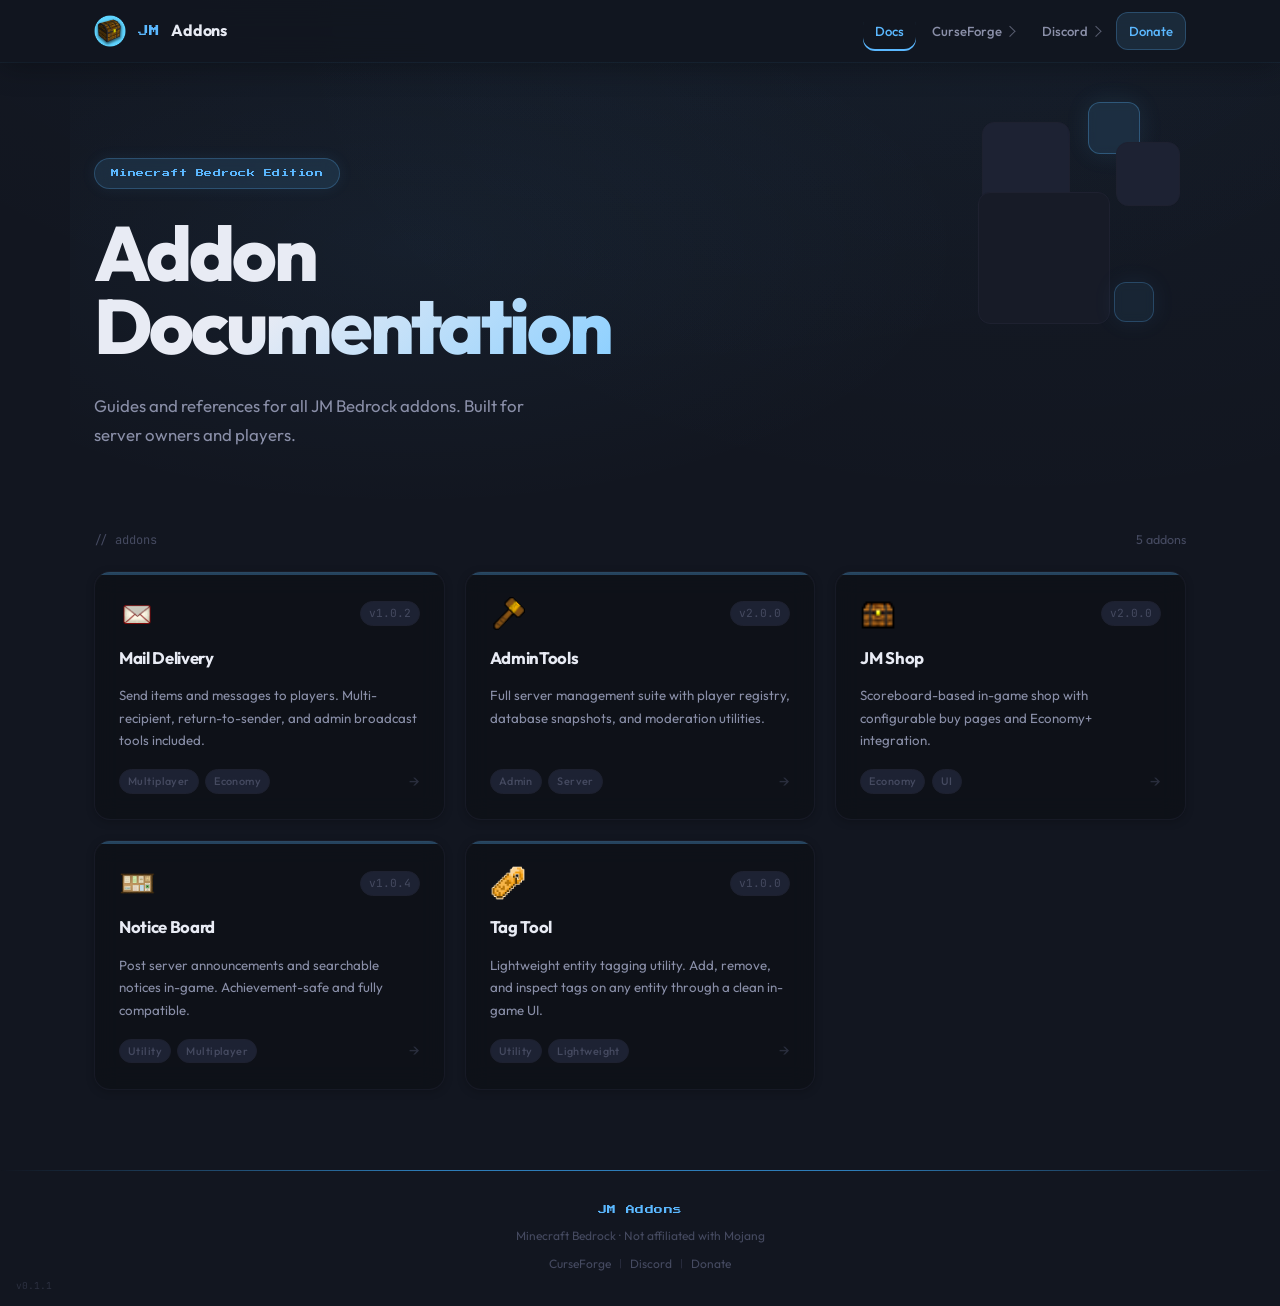
==== home.html @ 092236eb "Update site version to v0.1.1 in multiple HTML files and remove overflow property from CSS" ====
<!doctype html>
<html lang="en">
  <head>
    <meta charset="UTF-8" />
    <meta name="viewport" content="width=device-width, initial-scale=1.0" />
    <title>JM Addons — Bedrock Addon Documentation</title>
    <link rel="preconnect" href="https://fonts.googleapis.com" />
    <link rel="preconnect" href="https://fonts.gstatic.com" crossorigin />
    <link
      href="https://fonts.googleapis.com/css2?family=Press+Start+2P&family=Outfit:wght@400;500;600;700;800&family=JetBrains+Mono:wght@400;500&display=swap"
      rel="stylesheet"
    />
    <link rel="stylesheet" href="style.css" />
    <script defer src="https://cloud.umami.is/script.js" data-website-id="94e442b6-0d47-4737-835d-95391824ef61"></script>
  </head>
  <body>
    <header class="site-header">
      <div class="header-inner">
        <a href="home.html" class="logo">
          <img src="images/logo.png" alt="JM Addons" class="logo-icon" />
          <span class="logo-pixel">JM</span>
          <span class="logo-text">Addons</span>
        </a>
        <button class="nav-toggle" aria-label="Toggle navigation" aria-expanded="false">
          <span class="nav-toggle-bar"></span>
          <span class="nav-toggle-bar"></span>
          <span class="nav-toggle-bar"></span>
        </button>
        <nav class="top-nav">
          <a href="home.html" class="nav-link active">Docs</a>
          <a
            href="https://www.curseforge.com/members/jm_1775/projects"
            class="nav-link"
            target="_blank"
            >CurseForge</a
          >
          <a
            href="https://discord.gg/ZsrM5HqHdS"
            class="nav-link"
            target="_blank"
            >Discord</a
          >
          <a
            href="https://buymeacoffee.com/jm1775"
            class="nav-link nav-donate"
            target="_blank"
            >Donate</a
          >
        </nav>
      </div>
    </header>

    <main>
      <section class="hero">
        <div class="hero-inner">
          <div class="hero-badge">Minecraft Bedrock Edition</div>
          <h1 class="hero-title">Addon<br />Documentation</h1>
          <p class="hero-sub">
            Guides and references for all JM Bedrock addons. Built for server
            owners and players.
          </p>
        </div>
        <div class="hero-blocks" aria-hidden="true">
          <div class="block bl-1"></div>
          <div class="block bl-2"></div>
          <div class="block bl-3"></div>
          <div class="block bl-4"></div>
          <div class="block bl-5"></div>
        </div>
      </section>

      <section class="addons-section">
        <div class="section-header">
          <span class="section-tag">// addons</span>
          <span class="section-count">5 addons</span>
        </div>

        <div class="addon-grid">
          <a href="addons/mail-delivery.html" class="addon-card">
            <div class="card-top">
              <div class="card-icon-wrap"><img src="images/mail-delivery.png" alt="Mail Delivery" class="card-icon" /></div>
              <div class="card-meta">
                <span class="card-version">v1.0.2</span>
              </div>
            </div>
            <h2 class="card-name">Mail Delivery</h2>
            <p class="card-desc">
              Send items and messages to players. Multi-recipient,
              return-to-sender, and admin broadcast tools included.
            </p>
            <div class="card-footer">
              <div class="card-tags">
                <span class="tag">Multiplayer</span>
                <span class="tag">Economy</span>
              </div>
              <span class="card-arrow">→</span>
            </div>
          </a>

          <a href="addons/admintools.html" class="addon-card">
            <div class="card-top">
              <div class="card-icon-wrap"><img src="images/admin-tools.png" alt="AdminTools" class="card-icon" /></div>
              <div class="card-meta">
                <span class="card-version">v2.0.0</span>
              </div>
            </div>
            <h2 class="card-name">AdminTools</h2>
            <p class="card-desc">
              Full server management suite with player registry, database
              snapshots, and moderation utilities.
            </p>
            <div class="card-footer">
              <div class="card-tags">
                <span class="tag">Admin</span>
                <span class="tag">Server</span>
              </div>
              <span class="card-arrow">→</span>
            </div>
          </a>

          <a href="addons/shop.html" class="addon-card">
            <div class="card-top">
              <div class="card-icon-wrap"><img src="images/jm-shop.png" alt="JM Shop" class="card-icon" /></div>
              <div class="card-meta">
                <span class="card-version">v2.0.0</span>
              </div>
            </div>
            <h2 class="card-name">JM Shop</h2>
            <p class="card-desc">
              Scoreboard-based in-game shop with configurable buy pages and
              Economy+ integration.
            </p>
            <div class="card-footer">
              <div class="card-tags">
                <span class="tag">Economy</span>
                <span class="tag">UI</span>
              </div>
              <span class="card-arrow">→</span>
            </div>
          </a>

          <a href="addons/notice-board.html" class="addon-card">
            <div class="card-top">
              <div class="card-icon-wrap"><img src="images/notice-board.png" alt="Notice Board" class="card-icon" /></div>
              <div class="card-meta">
                <span class="card-version">v1.0.4</span>
              </div>
            </div>
            <h2 class="card-name">Notice Board</h2>
            <p class="card-desc">
              Post server announcements and searchable notices in-game.
              Achievement-safe and fully compatible.
            </p>
            <div class="card-footer">
              <div class="card-tags">
                <span class="tag">Utility</span>
                <span class="tag">Multiplayer</span>
              </div>
              <span class="card-arrow">→</span>
            </div>
          </a>

          <a href="addons/tag-tool.html" class="addon-card">
            <div class="card-top">
              <div class="card-icon-wrap"><img src="images/tag-tool.png" alt="Tag Tool" class="card-icon" /></div>
              <div class="card-meta">
                <span class="card-version">v1.0.0</span>
              </div>
            </div>
            <h2 class="card-name">Tag Tool</h2>
            <p class="card-desc">
              Lightweight entity tagging utility. Add, remove, and inspect tags
              on any entity through a clean in-game UI.
            </p>
            <div class="card-footer">
              <div class="card-tags">
                <span class="tag">Utility</span>
                <span class="tag">Lightweight</span>
              </div>
              <span class="card-arrow">→</span>
            </div>
          </a>
        </div>
      </section>
    </main>

    <footer class="site-footer">
      <div class="footer-inner">
        <span class="footer-logo">JM Addons</span>
        <span class="footer-copy">Minecraft Bedrock · Not affiliated with Mojang</span>
        <div class="footer-links">
          <a href="https://www.curseforge.com/members/jm_1775/projects" target="_blank">CurseForge</a>
          <span class="footer-sep">|</span>
          <a href="https://discord.gg/ZsrM5HqHdS" target="_blank">Discord</a>
          <span class="footer-sep">|</span>
          <a href="https://buymeacoffee.com/jm1775" target="_blank">Donate</a>
        </div>
      </div>
      <span class="site-version">v0.1.1</span>
    </footer>
    <script>
      document.querySelector('.nav-toggle')?.addEventListener('click', function () {
        const expanded = this.getAttribute('aria-expanded') === 'true';
        this.setAttribute('aria-expanded', String(!expanded));
        document.querySelector('.top-nav').classList.toggle('open');
      });
    </script>
  </body>
</html>
---- style.css ----
/* ========================
   Variables
   ======================== */
:root {
  --bg:          #121620;
  --bg-card:     #171B27;
  --bg-raised:   #1D2233;
  --bg-code:     #141825;
  --border:      #1E2130;
  --border-mid:  #2A2E40;
  --gold:        #5BB8FF;
  --gold-dim:    #2E7DB8;
  --gold-light:  #8DD0FF;
  --gold-glow:   rgba(91, 184, 255, 0.12);
  --blue:        #5BB8FF;
  --blue-dim:    #2E7DB8;
  --blue-light:  #8DD0FF;
  --text:        #E8EBF4;
  --text-dim:    #8A8FA8;
  --text-muted:  #454A60;
  --font-pixel:  'Press Start 2P', monospace;
  --font-body:   'Outfit', sans-serif;
  --font-mono:   'JetBrains Mono', monospace;
  --radius:      6px;
  --radius-md:   12px;
  --radius-lg:   16px;
  --radius-xl:   20px;
  --ease-out:    cubic-bezier(0.16, 1, 0.3, 1);
  --transition-base: 0.25s cubic-bezier(0.16, 1, 0.3, 1);
  --glow-gold:   0 0 20px rgba(91, 184, 255, 0.15);
  --glow-blue:   0 0 20px rgba(91, 184, 255, 0.12);
}

*, *::before, *::after {
  box-sizing: border-box;
  margin: 0;
  padding: 0;
}

html { scroll-behavior: smooth; overflow-x: hidden; }

body {
  background: var(--bg);
  background-image:
    radial-gradient(ellipse 80% 50% at 50% -20%, rgba(91, 184, 255, 0.04), transparent),
    radial-gradient(ellipse 60% 40% at 80% 0%, rgba(91, 184, 255, 0.03), transparent);
  color: var(--text);
  font-family: var(--font-body);
  font-size: 15px;
  line-height: 1.7;
  overflow-x: hidden;
  min-height: 100vh;
}

a { text-decoration: none; color: inherit; }

img { display: block; max-width: 100%; }

/* ========================
   Header / Nav
   ======================== */
.site-header {
  position: sticky;
  top: 0;
  z-index: 100;
  border-bottom: none;
  box-shadow: 0 1px 0 0 rgba(91, 184, 255, 0.06), 0 4px 30px rgba(0, 0, 0, 0.3);
  background: rgba(18, 22, 32, 0.92);
  backdrop-filter: blur(20px);
  -webkit-backdrop-filter: blur(20px);
}

.header-inner {
  max-width: 1140px;
  margin: 0 auto;
  padding: 0 1.5rem;
  height: 62px;
  display: flex;
  align-items: center;
  justify-content: space-between;
  gap: 2rem;
}

.logo {
  display: flex;
  align-items: center;
  gap: 0.75rem;
  flex-shrink: 0;
}

.logo-icon {
  width: 32px;
  height: 32px;
  border-radius: var(--radius);
  object-fit: cover;
}

.logo-pixel {
  font-family: var(--font-pixel);
  font-size: 0.65rem;
  color: var(--gold);
  letter-spacing: 0.05em;
  line-height: 1;
}

.logo-text {
  font-family: var(--font-body);
  font-weight: 700;
  font-size: 1rem;
  color: var(--text);
  letter-spacing: -0.01em;
}

.top-nav {
  display: flex;
  align-items: center;
  gap: 0.25rem;
}

.nav-link {
  font-size: 0.82rem;
  font-weight: 500;
  color: var(--text-dim);
  padding: 0.4rem 0.75rem;
  border-radius: var(--radius-md);
  transition: color var(--transition-base), background var(--transition-base), box-shadow var(--transition-base);
}

.nav-link:hover {
  color: var(--text);
  background: rgba(255, 255, 255, 0.04);
}

.nav-link.active {
  color: var(--gold);
  box-shadow: 0 2px 0 0 var(--gold);
}

/* Hamburger toggle (mobile) */
.nav-toggle {
  display: none;
  flex-direction: column;
  justify-content: center;
  gap: 5px;
  width: 36px;
  height: 36px;
  padding: 6px;
  background: none;
  border: none;
  cursor: pointer;
  z-index: 101;
}

.nav-toggle-bar {
  display: block;
  width: 100%;
  height: 2px;
  background: var(--text-dim);
  border-radius: 2px;
  transition: transform 0.3s var(--ease-out), opacity 0.3s var(--ease-out);
}

.nav-toggle[aria-expanded="true"] .nav-toggle-bar:nth-child(1) {
  transform: translateY(7px) rotate(45deg);
}

.nav-toggle[aria-expanded="true"] .nav-toggle-bar:nth-child(2) {
  opacity: 0;
}

.nav-toggle[aria-expanded="true"] .nav-toggle-bar:nth-child(3) {
  transform: translateY(-7px) rotate(-45deg);
}

.nav-donate {
  color: var(--gold) !important;
  background: var(--gold-glow);
  border: 1px solid rgba(91, 184, 255, 0.25);
}

.nav-donate:hover {
  background: rgba(91, 184, 255, 0.18) !important;
  border-color: rgba(91, 184, 255, 0.4);
}

.nav-donate::after {
  display: none !important;
}

.nav-link[target="_blank"]::after {
  content: "";
  display: inline-block;
  width: 0.6em;
  height: 0.6em;
  margin-left: 0.3em;
  border-top: 1.5px solid currentColor;
  border-right: 1.5px solid currentColor;
  transform: translateY(-0.05em) rotate(45deg);
  opacity: 0.6;
}

/* ========================
   Hero
   ======================== */
.hero {
  position: relative;
  max-width: 1140px;
  margin: 0 auto;
  padding: 6rem 1.5rem 5rem;
  display: flex;
  align-items: center;
  justify-content: space-between;
  overflow: hidden;
  min-height: 400px;
}

.hero::before {
  content: '';
  position: absolute;
  inset: 0;
  background: radial-gradient(ellipse 70% 80% at 30% 40%, rgba(91, 184, 255, 0.05), transparent 70%);
  pointer-events: none;
  z-index: 0;
}

.hero-inner {
  position: relative;
  z-index: 2;
  max-width: 560px;
}

.hero-badge {
  display: inline-block;
  font-family: var(--font-pixel);
  font-size: 0.5rem;
  letter-spacing: 0.06em;
  color: var(--gold);
  background: var(--gold-glow);
  border: 1px solid rgba(91, 184, 255, 0.25);
  padding: 0.5rem 1rem;
  border-radius: 100px;
  margin-bottom: 1.75rem;
  line-height: 1.6;
  backdrop-filter: blur(8px);
  -webkit-backdrop-filter: blur(8px);
  box-shadow: 0 0 15px rgba(91, 184, 255, 0.08);
}

.hero-title {
  font-family: var(--font-body);
  font-weight: 800;
  font-size: clamp(2.8rem, 6vw, 5rem);
  line-height: 0.95;
  letter-spacing: -0.04em;
  margin-bottom: 1.75rem;
  background: linear-gradient(135deg, var(--text) 40%, var(--gold-light) 100%);
  -webkit-background-clip: text;
  -webkit-text-fill-color: transparent;
  background-clip: text;
}

.hero-sub {
  font-size: 1.05rem;
  color: var(--text-dim);
  line-height: 1.75;
  max-width: 460px;
}

/* Floating pixel blocks */
.hero-blocks {
  position: absolute;
  right: 0;
  top: 0;
  bottom: 0;
  width: 380px;
  pointer-events: none;
  z-index: 1;
}

.block {
  position: absolute;
  border: 1px solid var(--border);
  border-radius: var(--radius-md);
  backdrop-filter: blur(4px);
  -webkit-backdrop-filter: blur(4px);
}

.bl-1 { width: 88px; height: 88px; top: 60px; right: 140px; background: var(--bg-raised); animation: bob 7s ease-in-out infinite; }
.bl-2 { width: 52px; height: 52px; top: 40px; right: 70px; background: var(--gold-glow); border-color: rgba(91,184,255,0.3); animation: bob 5s ease-in-out infinite 0.8s; box-shadow: 0 0 25px rgba(91, 184, 255, 0.1); }
.bl-3 { width: 132px; height: 132px; top: 130px; right: 100px; background: var(--bg-card); animation: bob 8s ease-in-out infinite 0.3s; }
.bl-4 { width: 40px; height: 40px; top: 220px; right: 56px; background: rgba(91,184,255,0.08); border-color: rgba(91,184,255,0.25); animation: bob 6s ease-in-out infinite 1.5s; box-shadow: 0 0 25px rgba(91, 184, 255, 0.08); }
.bl-5 { width: 64px; height: 64px; top: 80px; right: 30px; background: var(--bg-raised); animation: bob 9s ease-in-out infinite 0.5s; }

@keyframes bob {
  0%, 100% { transform: translateY(0px) rotate(0deg); }
  50% { transform: translateY(-14px) rotate(1deg); }
}

/* ========================
   Addons Section
   ======================== */
.addons-section {
  max-width: 1140px;
  margin: 0 auto;
  padding: 0 1.5rem 5rem;
}

.section-header {
  display: flex;
  align-items: center;
  justify-content: space-between;
  margin-bottom: 1.25rem;
}

.section-tag {
  font-family: var(--font-mono);
  font-size: 0.75rem;
  color: var(--text-muted);
}

.section-count {
  font-size: 0.78rem;
  color: var(--text-muted);
}

.addon-grid {
  display: grid;
  grid-template-columns: repeat(auto-fill, minmax(300px, 1fr));
  gap: 1.25rem;
}

.addon-card {
  background: rgba(13, 15, 20, 0.6);
  backdrop-filter: blur(12px);
  -webkit-backdrop-filter: blur(12px);
  border: 1px solid rgba(30, 33, 48, 0.6);
  border-radius: var(--radius-lg);
  padding: 1.5rem;
  display: flex;
  flex-direction: column;
  gap: 0.75rem;
  transition: border-color 0.3s var(--ease-out), background 0.3s var(--ease-out), transform 0.3s var(--ease-out), box-shadow 0.3s var(--ease-out);
  cursor: pointer;
  position: relative;
  overflow: hidden;
  box-shadow: inset 0 1px 0 0 rgba(255, 255, 255, 0.03), 0 2px 8px rgba(0, 0, 0, 0.2);
}

.addon-card::before {
  content: '';
  position: absolute;
  top: 0;
  left: 0;
  right: 0;
  height: 3px;
  background: linear-gradient(90deg, var(--gold), var(--blue));
  border-radius: var(--radius-lg) var(--radius-lg) 0 0;
  opacity: 0.3;
  transition: opacity 0.3s var(--ease-out);
}

.addon-card:hover {
  border-color: rgba(91, 184, 255, 0.15);
  background: var(--bg-raised);
  transform: translateY(-4px) scale(1.01);
  box-shadow: inset 0 1px 0 0 rgba(255, 255, 255, 0.05), 0 8px 30px rgba(0, 0, 0, 0.3), 0 0 20px rgba(91, 184, 255, 0.06);
}

.addon-card:hover::before {
  opacity: 1;
}

.addon-card:hover .card-arrow {
  color: var(--gold);
  opacity: 1;
  transform: translateX(3px);
}

.addon-card:hover .tag {
  border-color: var(--border-mid);
}

.card-top {
  display: flex;
  align-items: center;
  justify-content: space-between;
}

.card-icon-wrap {
  font-size: 1.5rem;
  line-height: 1;
}

.card-icon {
  width: 36px;
  height: 36px;
  object-fit: contain;
  border-radius: var(--radius);
}

.card-meta {
  display: flex;
  align-items: center;
  gap: 0.5rem;
}

.card-version {
  font-family: var(--font-mono);
  font-size: 0.7rem;
  color: var(--text-muted);
  background: var(--bg-raised);
  border: 1px solid var(--border);
  padding: 2px 8px;
  border-radius: 100px;
}

.card-name {
  font-family: var(--font-body);
  font-weight: 700;
  font-size: 1.05rem;
  letter-spacing: -0.02em;
  color: var(--text);
}

.card-desc {
  font-size: 0.83rem;
  color: var(--text-dim);
  line-height: 1.7;
  flex: 1;
}

.card-footer {
  display: flex;
  align-items: center;
  justify-content: space-between;
  margin-top: 0.25rem;
}

.card-tags {
  display: flex;
  gap: 0.4rem;
  flex-wrap: wrap;
}

.tag {
  font-size: 0.68rem;
  font-weight: 500;
  letter-spacing: 0.04em;
  color: var(--text-muted);
  background: var(--bg-raised);
  border: 1px solid var(--border);
  padding: 2px 8px;
  border-radius: 100px;
  transition: border-color 0.3s var(--ease-out);
}

.card-arrow {
  font-size: 1rem;
  color: var(--text-muted);
  opacity: 0.5;
  transition: color 0.3s var(--ease-out), transform 0.3s var(--ease-out), opacity 0.3s var(--ease-out);
  flex-shrink: 0;
}

/* ========================
   Footer
   ======================== */
.site-footer {
  position: relative;
  border-top: 1px solid transparent;
  background-image: linear-gradient(var(--bg), var(--bg)), linear-gradient(90deg, transparent, var(--gold-dim), var(--blue-dim), transparent);
  background-origin: padding-box, border-box;
  background-clip: padding-box, border-box;
}

.site-version {
  position: absolute;
  bottom: 0.75rem;
  left: 1rem;
  font-family: var(--font-mono);
  font-size: 0.6rem;
  color: var(--text-muted);
  opacity: 0.5;
}

.footer-inner {
  max-width: 1140px;
  margin: 0 auto;
  padding: 2rem 1.5rem;
  display: flex;
  flex-direction: column;
  align-items: center;
  text-align: center;
  gap: 0.5rem;
}

.footer-logo {
  font-family: var(--font-pixel);
  font-size: 0.55rem;
  color: var(--gold);
  letter-spacing: 0.05em;
}

.footer-copy {
  font-size: 0.75rem;
  color: var(--text-muted);
}

.footer-links {
  display: flex;
  align-items: center;
  gap: 0.5rem;
  font-size: 0.75rem;
}

.footer-links a {
  color: var(--text-muted);
  transition: color var(--transition-base);
}

.footer-links a:hover {
  color: var(--gold);
}

.footer-sep {
  color: var(--border-mid);
  font-size: 0.65rem;
}

/* ========================
   Addon Page Layout
   ======================== */
.page-layout {
  max-width: 1140px;
  margin: 0 auto;
  padding: 2.5rem 1.5rem 5rem;
  display: grid;
  grid-template-columns: 220px 1fr;
  gap: 3.5rem;
  align-items: start;
  box-sizing: border-box;
  width: 100%;
}

.doc-content {
  min-width: 0;
  max-width: 100%;
  overflow-wrap: break-word;
  word-break: break-word;
}

/* ========================
   Sidebar
   ======================== */
.sidebar {
  position: sticky;
  top: 78px;
}

.sidebar-back {
  display: inline-flex;
  align-items: center;
  gap: 0.4rem;
  font-size: 0.78rem;
  color: var(--text-muted);
  margin-bottom: 2rem;
  padding: 0.35rem 0.6rem;
  border-radius: var(--radius-md);
  transition: color 0.15s, background 0.15s;
}

.sidebar-back:hover {
  color: var(--text);
  background: var(--bg-raised);
}

.sidebar-section {
  margin-bottom: 1.5rem;
}

.sidebar-label {
  font-family: var(--font-mono);
  font-size: 0.65rem;
  text-transform: uppercase;
  letter-spacing: 0.1em;
  color: var(--text-muted);
  padding: 0 0.5rem;
  margin-bottom: 0.6rem;
  display: block;
}

.sidebar-nav {
  list-style: none;
  display: flex;
  flex-direction: column;
  gap: 1px;
}

.sidebar-nav a {
  display: block;
  font-size: 0.82rem;
  color: var(--text-dim);
  padding: 0.35rem 0.6rem;
  border-radius: var(--radius-md);
  border-left: 2px solid transparent;
  transition: color var(--transition-base), background var(--transition-base), border-color var(--transition-base);
}

.sidebar-nav a:hover {
  color: var(--text);
  background: var(--bg-raised);
}

.sidebar-nav a.active {
  color: var(--gold);
  background: var(--gold-glow);
  border-left-color: var(--gold);
  padding-left: calc(0.6rem - 2px);
}

.sidebar-subnav {
  list-style: none;
  display: flex;
  flex-direction: column;
  gap: 1px;
  margin-top: 1px;
  padding-left: 0.75rem;
}

.sidebar-subnav a {
  font-size: 0.75rem;
  color: var(--text-muted);
  padding: 0.25rem 0.6rem;
  border-left: 1px solid var(--border);
  border-radius: 0;
}

.sidebar-subnav a:hover {
  color: var(--text-dim);
  border-left-color: var(--text-muted);
  background: none;
}

.sidebar-subnav a.active {
  color: var(--gold);
  border-left-color: var(--gold);
  background: none;
}

/* ========================
   Doc Content
   ======================== */
.doc-header {
  padding-bottom: 2.5rem;
  margin-bottom: 3rem;
  border-bottom: none;
  background-image: linear-gradient(to right, var(--gold), var(--blue), transparent);
  background-size: 100% 1px;
  background-repeat: no-repeat;
  background-position: bottom;
}

.doc-eyebrow {
  font-family: var(--font-mono);
  font-size: 0.72rem;
  color: var(--gold);
  letter-spacing: 0.06em;
  text-transform: uppercase;
  margin-bottom: 0.75rem;
}

.doc-title {
  font-family: var(--font-body);
  font-weight: 800;
  font-size: clamp(2rem, 4vw, 3rem);
  letter-spacing: -0.03em;
  line-height: 1.05;
  color: var(--text);
  margin-bottom: 0.75rem;
}

.doc-desc {
  font-size: 0.95rem;
  color: var(--text-dim);
  line-height: 1.8;
  max-width: 540px;
  margin-bottom: 1.5rem;
}

.doc-meta {
  display: flex;
  gap: 1rem;
  flex-wrap: wrap;
}

.meta-pill {
  display: flex;
  align-items: center;
  gap: 0.4rem;
  font-size: 0.78rem;
  background: var(--bg-raised);
  border: 1px solid var(--border);
  padding: 0.35rem 0.75rem;
  border-radius: 100px;
  backdrop-filter: blur(4px);
  -webkit-backdrop-filter: blur(4px);
}

.meta-label {
  color: var(--text-muted);
  font-size: 0.7rem;
}

.meta-value {
  color: var(--gold);
  font-family: var(--font-mono);
  font-size: 0.78rem;
}

/* ========================
   Content Typography
   ======================== */
.doc-content h2 {
  font-family: var(--font-body);
  font-weight: 700;
  font-size: 1.25rem;
  letter-spacing: -0.02em;
  color: var(--text);
  margin: 3rem 0 0.875rem;
  scroll-margin-top: 80px;
  display: flex;
  align-items: center;
  gap: 0.5rem;
}

.doc-content h2::before {
  display: none;
}

.doc-content h3 {
  font-family: var(--font-body);
  font-weight: 600;
  font-size: 1rem;
  color: var(--text-dim);
  margin: 1.75rem 0 0.6rem;
  scroll-margin-top: 80px;
}

.doc-content p {
  font-size: 0.9rem;
  color: var(--text-dim);
  line-height: 1.85;
  margin-bottom: 1rem;
}

.doc-content ul,
.doc-content ol {
  padding-left: 1.5rem;
  margin-bottom: 1.25rem;
}

.doc-content li {
  font-size: 0.9rem;
  color: var(--text-dim);
  line-height: 1.8;
  margin-bottom: 0.35rem;
}

.doc-content ul li::marker {
  color: var(--gold);
}

.doc-content a {
  color: var(--gold);
  text-decoration: underline;
  text-decoration-color: rgba(91, 184, 255, 0.35);
  text-underline-offset: 3px;
  transition: text-decoration-color 0.15s;
}

.doc-content a:hover {
  text-decoration-color: var(--gold);
}

/* Inline code */
.doc-content p code,
.doc-content li code {
  font-family: var(--font-mono);
  font-size: 0.8rem;
  color: var(--blue);
  background: var(--bg-code);
  border: 1px solid var(--border);
  padding: 1px 6px;
  border-radius: var(--radius);
}

/* Code blocks */
.doc-content pre {
  background: var(--bg-code);
  border: 1px solid var(--border);
  border-left: 3px solid var(--gold-dim);
  border-radius: var(--radius-lg);
  padding: 1.25rem 1.5rem;
  overflow-x: auto;
  max-width: 100%;
  margin: 1.25rem 0;
  box-shadow: 0 2px 12px rgba(0, 0, 0, 0.2);
}

.doc-content pre code {
  font-family: var(--font-mono);
  font-size: 0.82rem;
  color: var(--text-dim);
  background: none;
  border: none;
  padding: 0;
}

/* ========================
   Callout Boxes
   ======================== */
.callout {
  display: flex;
  gap: 0.75rem;
  background: rgba(91, 184, 255, 0.07);
  border: none;
  border-left: 3px solid rgba(91, 184, 255, 0.4);
  border-radius: var(--radius-lg);
  padding: 1rem 1.25rem;
  margin: 1.5rem 0;
  backdrop-filter: blur(4px);
  -webkit-backdrop-filter: blur(4px);
  max-width: 100%;
  overflow: hidden;
}

.callout.warn {
  background: rgba(91, 184, 255, 0.06);
  border-left-color: rgba(91, 184, 255, 0.4);
}

.callout.danger {
  background: rgba(255, 100, 100, 0.06);
  border-left-color: rgba(255, 100, 100, 0.4);
}

.callout-icon {
  font-size: 0.9rem;
  flex-shrink: 0;
  margin-top: 2px;
}

.callout-body {
  flex: 1;
}

.callout-label {
  font-size: 0.72rem;
  font-weight: 700;
  text-transform: uppercase;
  letter-spacing: 0.08em;
  color: var(--gold);
  margin-bottom: 0.3rem;
  display: block;
}

.callout.warn .callout-label { color: var(--blue); }
.callout.danger .callout-label { color: #FF6464; }

.callout p {
  margin: 0;
  font-size: 0.85rem;
}

/* ========================
   Step List
   ======================== */
.steps {
  list-style: none;
  padding: 0;
  display: flex;
  flex-direction: column;
  gap: 0.75rem;
  margin-bottom: 1.5rem;
  counter-reset: step;
}

.steps li {
  counter-increment: step;
  display: flex;
  align-items: flex-start;
  gap: 1rem;
  font-size: 0.88rem;
  color: var(--text-dim);
}

.steps li::before {
  content: counter(step);
  display: flex;
  align-items: center;
  justify-content: center;
  min-width: 28px;
  height: 28px;
  background: var(--gold-glow);
  border: 1px solid rgba(91, 184, 255, 0.3);
  border-radius: 50%;
  font-family: var(--font-mono);
  font-size: 0.72rem;
  color: var(--gold);
  flex-shrink: 0;
  margin-top: 2px;
}

/* ========================
   Page-Load Animations
   ======================== */
@keyframes fadeInUp {
  from {
    opacity: 0;
    transform: translateY(20px);
  }
  to {
    opacity: 1;
    transform: translateY(0);
  }
}

.hero-badge  { animation: fadeInUp 0.6s var(--ease-out) 0.1s both; }
.hero-title  { animation: fadeInUp 0.6s var(--ease-out) 0.2s both; }
.hero-sub    { animation: fadeInUp 0.6s var(--ease-out) 0.3s both; }

.addon-card { animation: fadeInUp 0.5s var(--ease-out) both; }
.addon-card:nth-child(1) { animation-delay: 0s; }
.addon-card:nth-child(2) { animation-delay: 0.06s; }
.addon-card:nth-child(3) { animation-delay: 0.12s; }
.addon-card:nth-child(4) { animation-delay: 0.18s; }
.addon-card:nth-child(5) { animation-delay: 0.24s; }

@media (prefers-reduced-motion: reduce) {
  *, *::before, *::after {
    animation-duration: 0.01ms !important;
    animation-delay: 0ms !important;
    transition-duration: 0.01ms !important;
  }
}

/* ========================
   Responsive
   ======================== */
/* Code block scroll indicator */
.doc-content pre {
  position: relative;
}

.doc-content pre::after {
  content: '';
  position: absolute;
  top: 0;
  right: 0;
  bottom: 0;
  width: 2rem;
  background: linear-gradient(to right, transparent, var(--bg-code));
  pointer-events: none;
  border-radius: 0 var(--radius-lg) var(--radius-lg) 0;
  opacity: 0.8;
}

@media (max-width: 1024px) {
  .page-layout {
    grid-template-columns: 180px 1fr;
  }

  .hero-blocks {
    width: 280px;
    opacity: 0.5;
  }
}

@media (max-width: 800px) {
  .page-layout {
    grid-template-columns: 1fr;
    gap: 2rem;
    padding-top: 2rem;
  }

  .sidebar {
    position: static;
    display: flex;
    flex-direction: column;
  }

  .sidebar-nav {
    flex-direction: row;
    overflow-x: auto;
    gap: 0.5rem;
    padding-bottom: 0.5rem;
  }

  .sidebar-nav a {
    white-space: nowrap;
    border-left: none;
    border-radius: 100px;
    padding: 0.35rem 0.75rem;
  }

  .sidebar-nav a.active {
    border-left: none;
    padding-left: 0.75rem;
  }

  .sidebar-subnav {
    display: none;
  }

  .addon-grid {
    grid-template-columns: 1fr;
  }

  .hero {
    padding: 3rem 1.5rem 2.5rem;
  }
}

@media (max-width: 600px) {
  /* Hamburger menu */
  .nav-toggle {
    display: flex;
  }

  .top-nav {
    display: none;
    flex-direction: column;
    position: absolute;
    top: 62px;
    left: 0;
    right: 0;
    background: rgba(18, 22, 32, 0.97);
    backdrop-filter: blur(20px);
    -webkit-backdrop-filter: blur(20px);
    border-bottom: 1px solid var(--border);
    padding: 0.75rem 1.5rem;
    z-index: 100;
  }

  .top-nav.open {
    display: flex;
  }

  .nav-link {
    font-size: 0.95rem;
    padding: 0.75rem 1rem;
  }

  .nav-link.active {
    box-shadow: none;
    background: var(--gold-glow);
    border-radius: var(--radius-md);
  }

  /* Hero */
  .hero-blocks { display: none; }

  .hero {
    padding: 2rem 1rem;
    min-height: auto;
  }

  /* Container padding */
  .addons-section {
    padding: 0 1rem 3rem;
  }

  .page-layout {
    padding: 1.5rem 1rem 3rem;
  }

  /* Footer */
  .footer-inner {
    padding: 1.5rem 1rem;
  }

  /* Touch targets — sidebar */
  .sidebar-nav a {
    padding: 0.6rem 0.75rem;
    font-size: 0.88rem;
  }

  .sidebar-back {
    padding: 0.6rem 0.75rem;
  }

  .sidebar-label {
    font-size: 0.75rem;
  }

  /* Touch targets — tags */
  .tag {
    font-size: 0.75rem;
    padding: 4px 10px;
  }

  /* Meta pills wrap */
  .doc-meta {
    gap: 0.5rem;
  }
}

@media (max-width: 380px) {
  .header-inner {
    padding: 0 0.75rem;
  }

  .addon-card {
    padding: 1rem;
  }

  .hero {
    padding: 1.5rem 0.75rem;
  }
}
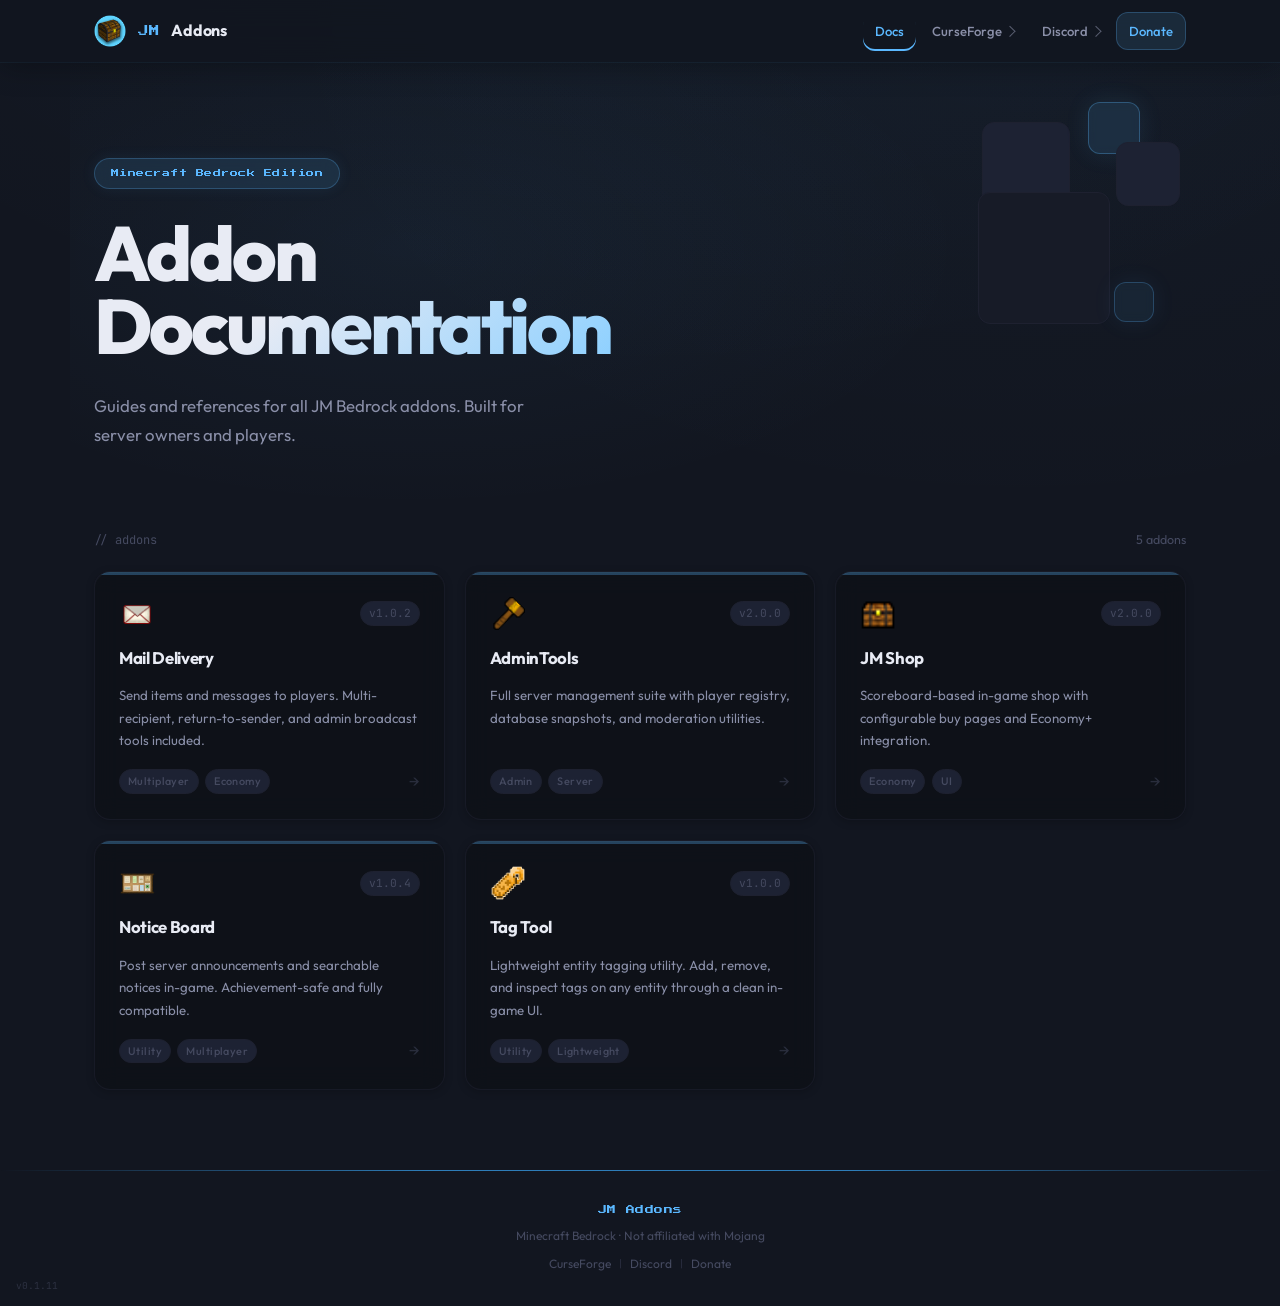
==== commit afcca148: "Update site version to v0.1.11 in multiple HTML files and enhance CSS for layout responsiveness" ====
--- a/home.html
+++ b/home.html
@@ -196,7 +196,7 @@
           <a href="https://buymeacoffee.com/jm1775" target="_blank">Donate</a>
         </div>
       </div>
-      <span class="site-version">v0.1.1</span>
+      <span class="site-version">v0.1.11</span>
     </footer>
     <script>
       document.querySelector('.nav-toggle')?.addEventListener('click', function () {
--- a/style.css
+++ b/style.css
@@ -37,7 +37,13 @@
   padding: 0;
 }
 
-html { scroll-behavior: smooth; overflow-x: hidden; }
+html {
+  scroll-behavior: smooth;
+}
+
+html, body {
+  max-width: 100vw;
+}
 
 body {
   background: var(--bg);
@@ -987,11 +993,13 @@
     position: static;
     display: flex;
     flex-direction: column;
+    overflow: visible;
   }
 
   .sidebar-nav {
     flex-direction: row;
     overflow-x: auto;
+    -webkit-overflow-scrolling: touch;
     gap: 0.5rem;
     padding-bottom: 0.5rem;
   }
@@ -1071,7 +1079,7 @@
   }
 
   .page-layout {
-    padding: 1.5rem 1rem 3rem;
+    padding: 1.5rem 1rem 5rem;
   }
 
   /* Footer */
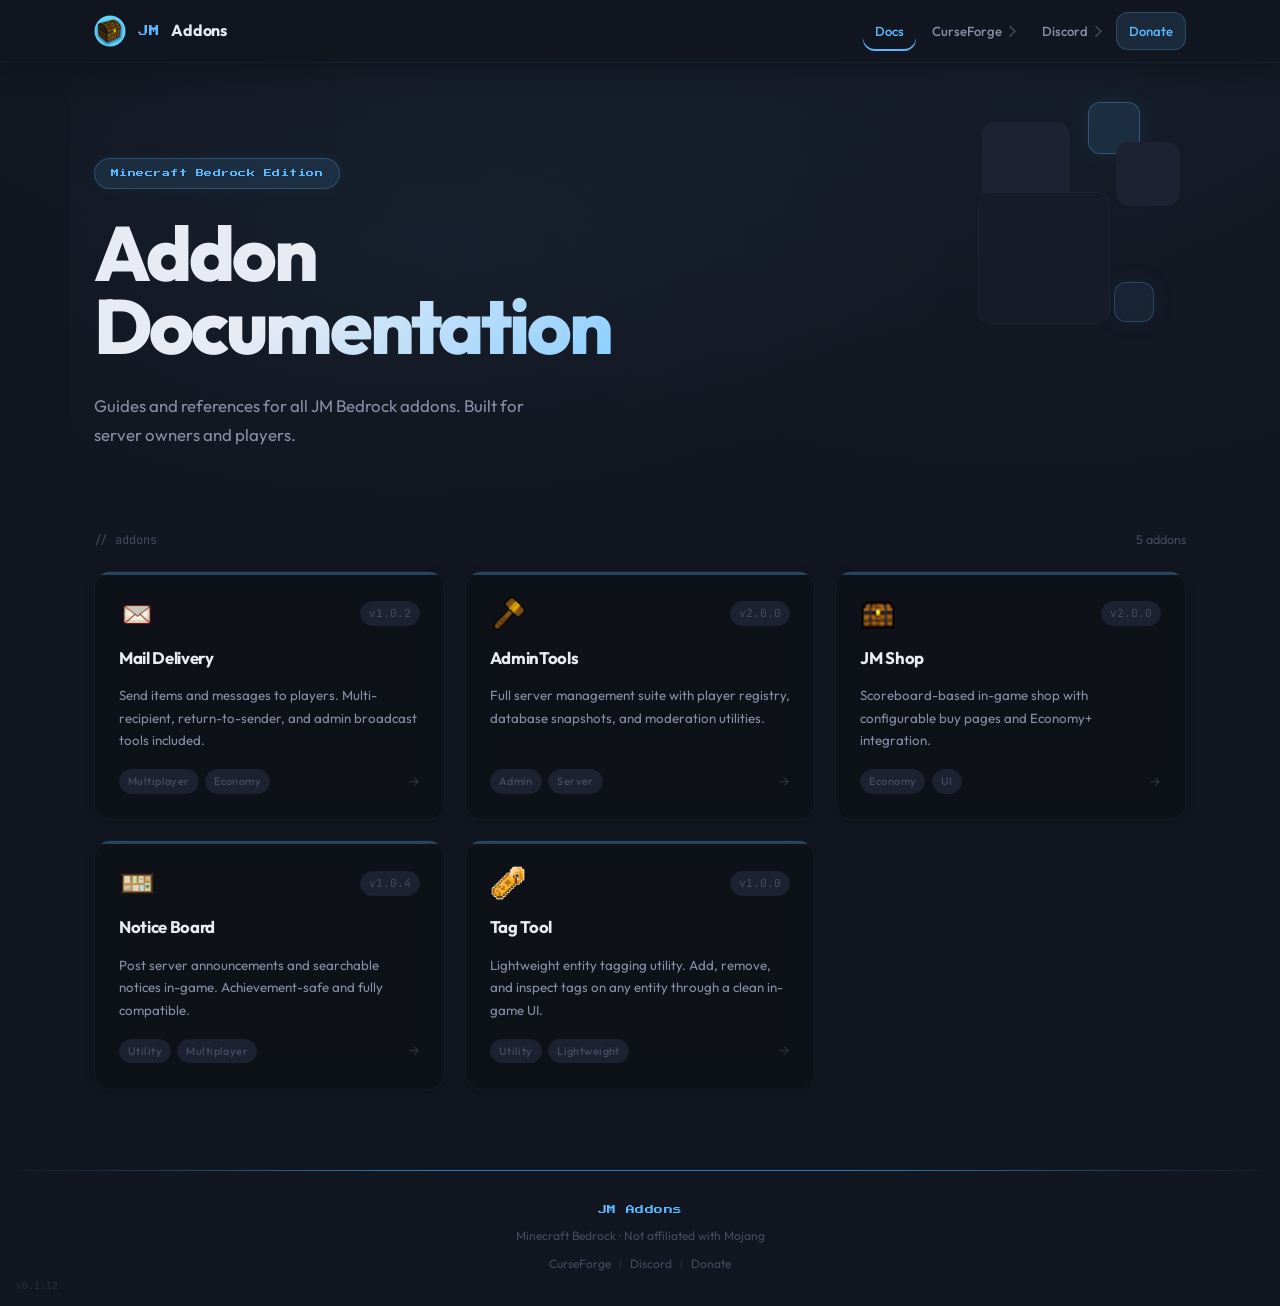
==== commit c675d07e: "Update site version to v0.1.12 in multiple HTML files and adjust CSS for layout improvements" ====
--- a/home.html
+++ b/home.html
@@ -196,7 +196,7 @@
           <a href="https://buymeacoffee.com/jm1775" target="_blank">Donate</a>
         </div>
       </div>
-      <span class="site-version">v0.1.11</span>
+      <span class="site-version">v0.1.12</span>
     </footer>
     <script>
       document.querySelector('.nav-toggle')?.addEventListener('click', function () {
--- a/style.css
+++ b/style.css
@@ -993,7 +993,7 @@
     position: static;
     display: flex;
     flex-direction: column;
-    overflow: visible;
+    min-width: 0;
   }
 
   .sidebar-nav {
@@ -1079,7 +1079,7 @@
   }
 
   .page-layout {
-    padding: 1.5rem 1rem 5rem;
+    padding: 1.5rem 1rem 8rem;
   }
 
   /* Footer */
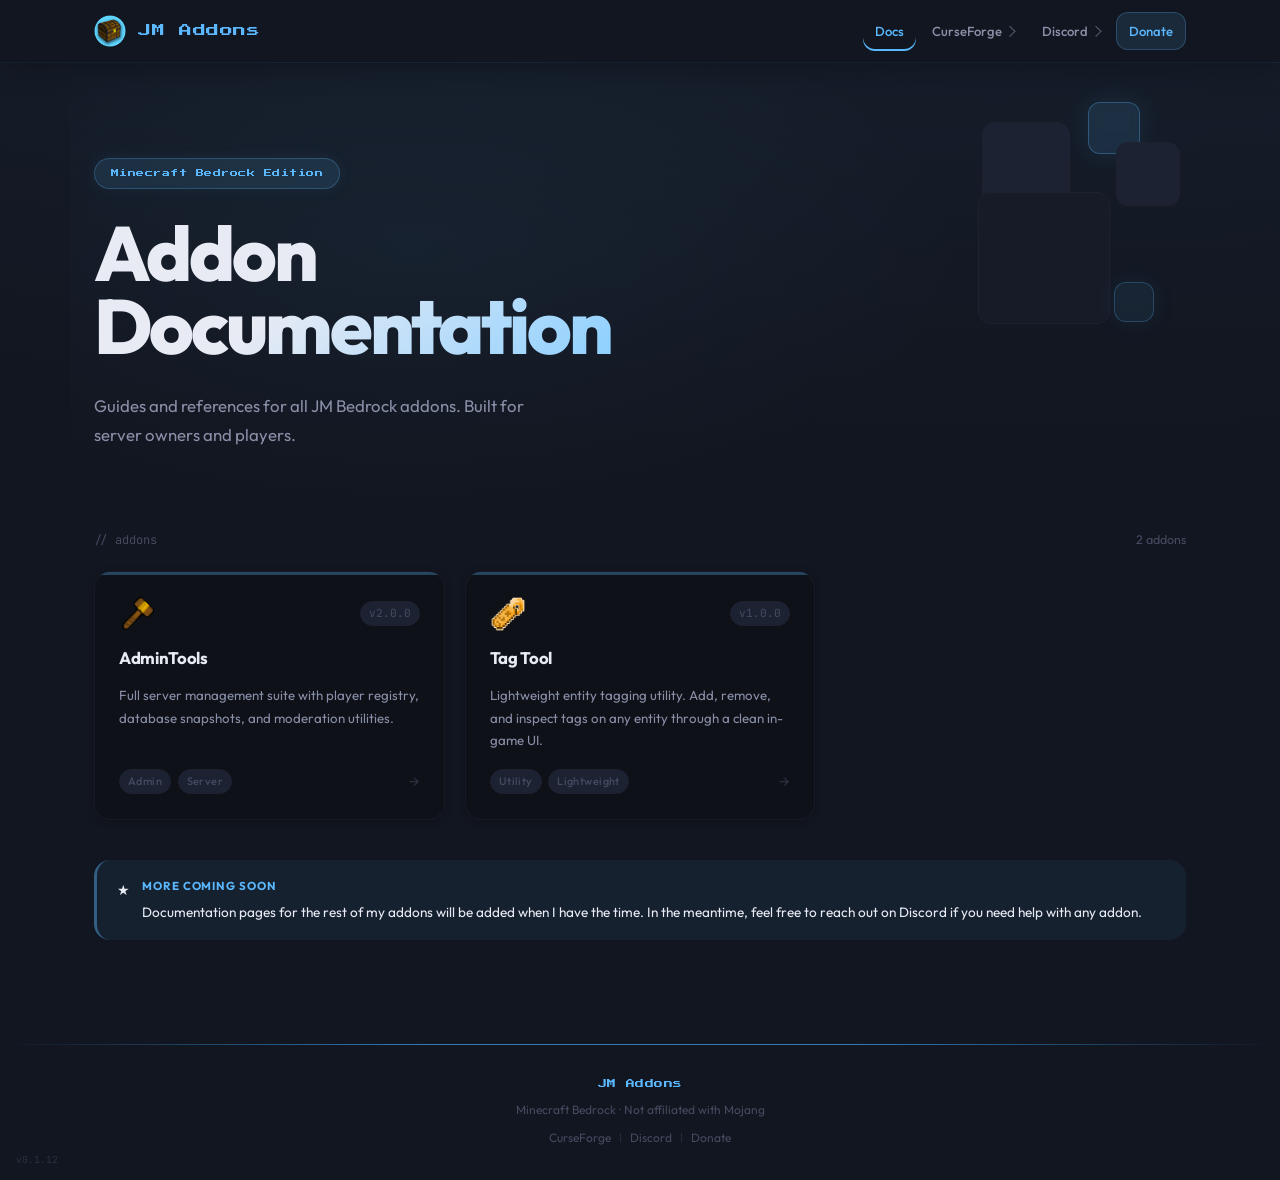
==== commit a52d444c: "Refactor logo text in multiple HTML files for consistency and update CSS for improved styling" ====
--- a/home.html
+++ b/home.html
@@ -18,8 +18,7 @@
       <div class="header-inner">
         <a href="home.html" class="logo">
           <img src="images/logo.png" alt="JM Addons" class="logo-icon" />
-          <span class="logo-pixel">JM</span>
-          <span class="logo-text">Addons</span>
+          <span class="logo-pixel">JM Addons</span>
         </a>
         <button class="nav-toggle" aria-label="Toggle navigation" aria-expanded="false">
           <span class="nav-toggle-bar"></span>
@@ -72,11 +71,11 @@
       <section class="addons-section">
         <div class="section-header">
           <span class="section-tag">// addons</span>
-          <span class="section-count">5 addons</span>
+          <span class="section-count">2 addons</span>
         </div>
 
         <div class="addon-grid">
-          <a href="addons/mail-delivery.html" class="addon-card">
+          <a href="addons/mail-delivery.html" class="addon-card" style="display:none">
             <div class="card-top">
               <div class="card-icon-wrap"><img src="images/mail-delivery.png" alt="Mail Delivery" class="card-icon" /></div>
               <div class="card-meta">
@@ -118,7 +117,7 @@
             </div>
           </a>
 
-          <a href="addons/shop.html" class="addon-card">
+          <a href="addons/shop.html" class="addon-card" style="display:none">
             <div class="card-top">
               <div class="card-icon-wrap"><img src="images/jm-shop.png" alt="JM Shop" class="card-icon" /></div>
               <div class="card-meta">
@@ -139,7 +138,7 @@
             </div>
           </a>
 
-          <a href="addons/notice-board.html" class="addon-card">
+          <a href="addons/notice-board.html" class="addon-card" style="display:none">
             <div class="card-top">
               <div class="card-icon-wrap"><img src="images/notice-board.png" alt="Notice Board" class="card-icon" /></div>
               <div class="card-meta">
@@ -180,6 +179,14 @@
               <span class="card-arrow">→</span>
             </div>
           </a>
+        </div>
+
+        <div class="callout" style="margin-top: 2.5rem;">
+          <span class="callout-icon">★</span>
+          <div class="callout-body">
+            <span class="callout-label">More coming soon</span>
+            <p>Documentation pages for the rest of my addons will be added when I have the time. In the meantime, feel free to reach out on <a href="https://discord.gg/ZsrM5HqHdS" target="_blank">Discord</a> if you need help with any addon.</p>
+          </div>
         </div>
       </section>
     </main>
--- a/style.css
+++ b/style.css
@@ -48,8 +48,8 @@
 body {
   background: var(--bg);
   background-image:
-    radial-gradient(ellipse 80% 50% at 50% -20%, rgba(91, 184, 255, 0.04), transparent),
-    radial-gradient(ellipse 60% 40% at 80% 0%, rgba(91, 184, 255, 0.03), transparent);
+    radial-gradient(ellipse 200% 50% at 50% -20%, rgba(91, 184, 255, 0.04), transparent),
+    radial-gradient(ellipse 160% 40% at 80% 0%, rgba(91, 184, 255, 0.03), transparent);
   color: var(--text);
   font-family: var(--font-body);
   font-size: 15px;
@@ -103,19 +103,12 @@
 
 .logo-pixel {
   font-family: var(--font-pixel);
-  font-size: 0.65rem;
+  font-size: 0.8rem;
   color: var(--gold);
   letter-spacing: 0.05em;
   line-height: 1;
 }
 
-.logo-text {
-  font-family: var(--font-body);
-  font-weight: 700;
-  font-size: 1rem;
-  color: var(--text);
-  letter-spacing: -0.01em;
-}
 
 .top-nav {
   display: flex;
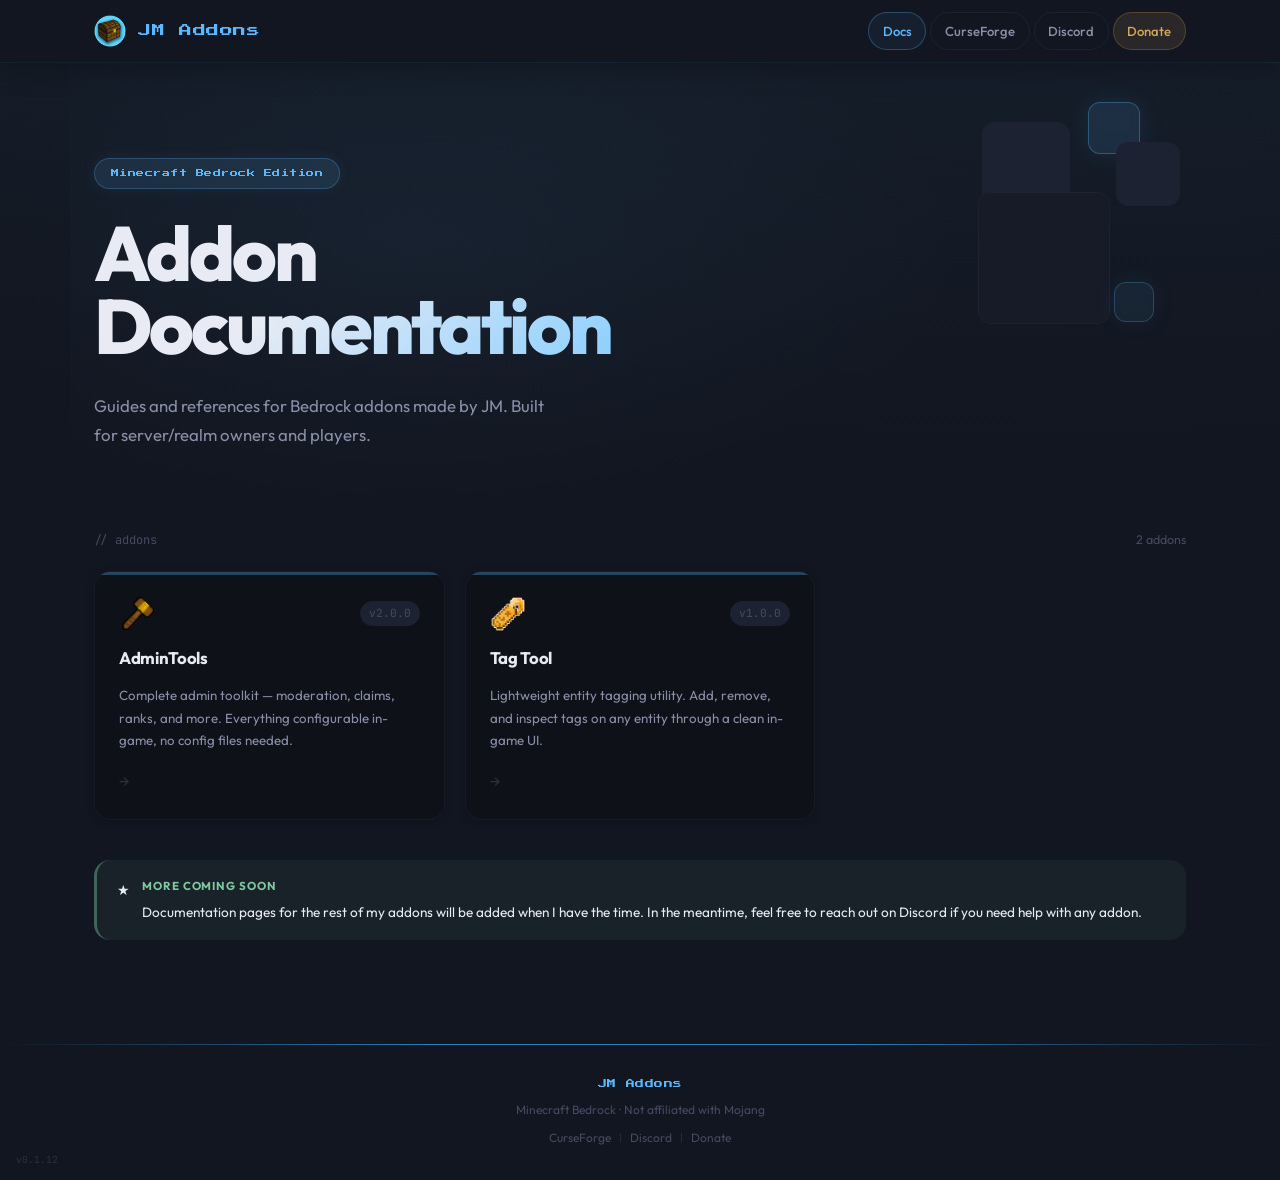
==== commit 90a52c23: "Enhance documentation layout and functionality - Added collapsible sidebar sections for better navig" ====
--- a/home.html
+++ b/home.html
@@ -10,8 +10,13 @@
       href="https://fonts.googleapis.com/css2?family=Press+Start+2P&family=Outfit:wght@400;500;600;700;800&family=JetBrains+Mono:wght@400;500&display=swap"
       rel="stylesheet"
     />
+    <link rel="icon" type="image/png" href="images/logo.png" />
     <link rel="stylesheet" href="style.css" />
-    <script defer src="https://cloud.umami.is/script.js" data-website-id="94e442b6-0d47-4737-835d-95391824ef61"></script>
+    <script
+      defer
+      src="https://cloud.umami.is/script.js"
+      data-website-id="94e442b6-0d47-4737-835d-95391824ef61"
+    ></script>
   </head>
   <body>
     <header class="site-header">
@@ -20,7 +25,11 @@
           <img src="images/logo.png" alt="JM Addons" class="logo-icon" />
           <span class="logo-pixel">JM Addons</span>
         </a>
-        <button class="nav-toggle" aria-label="Toggle navigation" aria-expanded="false">
+        <button
+          class="nav-toggle"
+          aria-label="Toggle navigation"
+          aria-expanded="false"
+        >
           <span class="nav-toggle-bar"></span>
           <span class="nav-toggle-bar"></span>
           <span class="nav-toggle-bar"></span>
@@ -55,8 +64,8 @@
           <div class="hero-badge">Minecraft Bedrock Edition</div>
           <h1 class="hero-title">Addon<br />Documentation</h1>
           <p class="hero-sub">
-            Guides and references for all JM Bedrock addons. Built for server
-            owners and players.
+            Guides and references for Bedrock addons made by JM. Built for
+            server/realm owners and players.
           </p>
         </div>
         <div class="hero-blocks" aria-hidden="true">
@@ -75,9 +84,19 @@
         </div>
 
         <div class="addon-grid">
-          <a href="addons/mail-delivery.html" class="addon-card" style="display:none">
-            <div class="card-top">
-              <div class="card-icon-wrap"><img src="images/mail-delivery.png" alt="Mail Delivery" class="card-icon" /></div>
+          <a
+            href="addons/mail-delivery.html"
+            class="addon-card"
+            style="display: none"
+          >
+            <div class="card-top">
+              <div class="card-icon-wrap">
+                <img
+                  src="images/mail-delivery.png"
+                  alt="Mail Delivery"
+                  class="card-icon"
+                />
+              </div>
               <div class="card-meta">
                 <span class="card-version">v1.0.2</span>
               </div>
@@ -88,38 +107,38 @@
               return-to-sender, and admin broadcast tools included.
             </p>
             <div class="card-footer">
-              <div class="card-tags">
-                <span class="tag">Multiplayer</span>
-                <span class="tag">Economy</span>
-              </div>
               <span class="card-arrow">→</span>
             </div>
           </a>
 
           <a href="addons/admintools.html" class="addon-card">
             <div class="card-top">
-              <div class="card-icon-wrap"><img src="images/admin-tools.png" alt="AdminTools" class="card-icon" /></div>
+              <div class="card-icon-wrap">
+                <img
+                  src="images/admin-tools.png"
+                  alt="AdminTools"
+                  class="card-icon"
+                />
+              </div>
               <div class="card-meta">
                 <span class="card-version">v2.0.0</span>
               </div>
             </div>
             <h2 class="card-name">AdminTools</h2>
             <p class="card-desc">
-              Full server management suite with player registry, database
-              snapshots, and moderation utilities.
-            </p>
-            <div class="card-footer">
-              <div class="card-tags">
-                <span class="tag">Admin</span>
-                <span class="tag">Server</span>
-              </div>
-              <span class="card-arrow">→</span>
-            </div>
-          </a>
-
-          <a href="addons/shop.html" class="addon-card" style="display:none">
-            <div class="card-top">
-              <div class="card-icon-wrap"><img src="images/jm-shop.png" alt="JM Shop" class="card-icon" /></div>
+              Complete admin toolkit — moderation, claims, ranks, and more.
+              Everything configurable in-game, no config files needed.
+            </p>
+            <div class="card-footer">
+              <span class="card-arrow">→</span>
+            </div>
+          </a>
+
+          <a href="addons/shop.html" class="addon-card" style="display: none">
+            <div class="card-top">
+              <div class="card-icon-wrap">
+                <img src="images/jm-shop.png" alt="JM Shop" class="card-icon" />
+              </div>
               <div class="card-meta">
                 <span class="card-version">v2.0.0</span>
               </div>
@@ -130,17 +149,23 @@
               Economy+ integration.
             </p>
             <div class="card-footer">
-              <div class="card-tags">
-                <span class="tag">Economy</span>
-                <span class="tag">UI</span>
-              </div>
-              <span class="card-arrow">→</span>
-            </div>
-          </a>
-
-          <a href="addons/notice-board.html" class="addon-card" style="display:none">
-            <div class="card-top">
-              <div class="card-icon-wrap"><img src="images/notice-board.png" alt="Notice Board" class="card-icon" /></div>
+              <span class="card-arrow">→</span>
+            </div>
+          </a>
+
+          <a
+            href="addons/notice-board.html"
+            class="addon-card"
+            style="display: none"
+          >
+            <div class="card-top">
+              <div class="card-icon-wrap">
+                <img
+                  src="images/notice-board.png"
+                  alt="Notice Board"
+                  class="card-icon"
+                />
+              </div>
               <div class="card-meta">
                 <span class="card-version">v1.0.4</span>
               </div>
@@ -151,17 +176,19 @@
               Achievement-safe and fully compatible.
             </p>
             <div class="card-footer">
-              <div class="card-tags">
-                <span class="tag">Utility</span>
-                <span class="tag">Multiplayer</span>
-              </div>
               <span class="card-arrow">→</span>
             </div>
           </a>
 
           <a href="addons/tag-tool.html" class="addon-card">
             <div class="card-top">
-              <div class="card-icon-wrap"><img src="images/tag-tool.png" alt="Tag Tool" class="card-icon" /></div>
+              <div class="card-icon-wrap">
+                <img
+                  src="images/tag-tool.png"
+                  alt="Tag Tool"
+                  class="card-icon"
+                />
+              </div>
               <div class="card-meta">
                 <span class="card-version">v1.0.0</span>
               </div>
@@ -172,20 +199,23 @@
               on any entity through a clean in-game UI.
             </p>
             <div class="card-footer">
-              <div class="card-tags">
-                <span class="tag">Utility</span>
-                <span class="tag">Lightweight</span>
-              </div>
-              <span class="card-arrow">→</span>
-            </div>
-          </a>
-        </div>
-
-        <div class="callout" style="margin-top: 2.5rem;">
+              <span class="card-arrow">→</span>
+            </div>
+          </a>
+        </div>
+
+        <div class="callout" style="margin-top: 2.5rem">
           <span class="callout-icon">★</span>
           <div class="callout-body">
             <span class="callout-label">More coming soon</span>
-            <p>Documentation pages for the rest of my addons will be added when I have the time. In the meantime, feel free to reach out on <a href="https://discord.gg/ZsrM5HqHdS" target="_blank">Discord</a> if you need help with any addon.</p>
+            <p>
+              Documentation pages for the rest of my addons will be added when I
+              have the time. In the meantime, feel free to reach out on
+              <a href="https://discord.gg/ZsrM5HqHdS" target="_blank"
+                >Discord</a
+              >
+              if you need help with any addon.
+            </p>
           </div>
         </div>
       </section>
@@ -194,9 +224,15 @@
     <footer class="site-footer">
       <div class="footer-inner">
         <span class="footer-logo">JM Addons</span>
-        <span class="footer-copy">Minecraft Bedrock · Not affiliated with Mojang</span>
+        <span class="footer-copy"
+          >Minecraft Bedrock · Not affiliated with Mojang</span
+        >
         <div class="footer-links">
-          <a href="https://www.curseforge.com/members/jm_1775/projects" target="_blank">CurseForge</a>
+          <a
+            href="https://www.curseforge.com/members/jm_1775/projects"
+            target="_blank"
+            >CurseForge</a
+          >
           <span class="footer-sep">|</span>
           <a href="https://discord.gg/ZsrM5HqHdS" target="_blank">Discord</a>
           <span class="footer-sep">|</span>
@@ -206,11 +242,13 @@
       <span class="site-version">v0.1.12</span>
     </footer>
     <script>
-      document.querySelector('.nav-toggle')?.addEventListener('click', function () {
-        const expanded = this.getAttribute('aria-expanded') === 'true';
-        this.setAttribute('aria-expanded', String(!expanded));
-        document.querySelector('.top-nav').classList.toggle('open');
-      });
+      document
+        .querySelector(".nav-toggle")
+        ?.addEventListener("click", function () {
+          const expanded = this.getAttribute("aria-expanded") === "true";
+          this.setAttribute("aria-expanded", String(!expanded));
+          document.querySelector(".top-nav").classList.toggle("open");
+        });
     </script>
   </body>
 </html>
--- a/style.css
+++ b/style.css
@@ -29,6 +29,13 @@
   --transition-base: 0.25s cubic-bezier(0.16, 1, 0.3, 1);
   --glow-gold:   0 0 20px rgba(91, 184, 255, 0.15);
   --glow-blue:   0 0 20px rgba(91, 184, 255, 0.12);
+  --amber:       #D4A55A;
+  --amber-dim:   #A07840;
+  --amber-glow:  rgba(212, 165, 90, 0.12);
+  --red:         #FF6B6B;
+  --sage:        #7EC9A0;
+  --purple:      #B48EFF;
+  --coral:       #FF8FA3;
 }
 
 *, *::before, *::after {
@@ -120,19 +127,23 @@
   font-size: 0.82rem;
   font-weight: 500;
   color: var(--text-dim);
-  padding: 0.4rem 0.75rem;
-  border-radius: var(--radius-md);
-  transition: color var(--transition-base), background var(--transition-base), box-shadow var(--transition-base);
+  padding: 0.4rem 0.85rem;
+  border-radius: 100px;
+  border: 1px solid var(--border);
+  background: transparent;
+  transition: color var(--transition-base), background var(--transition-base), border-color var(--transition-base);
 }
 
 .nav-link:hover {
   color: var(--text);
-  background: rgba(255, 255, 255, 0.04);
+  background: rgba(255, 255, 255, 0.05);
+  border-color: var(--border-mid);
 }
 
 .nav-link.active {
   color: var(--gold);
-  box-shadow: 0 2px 0 0 var(--gold);
+  border-color: rgba(91, 184, 255, 0.3);
+  background: rgba(91, 184, 255, 0.06);
 }
 
 /* Hamburger toggle (mobile) */
@@ -172,31 +183,16 @@
 }
 
 .nav-donate {
-  color: var(--gold) !important;
-  background: var(--gold-glow);
-  border: 1px solid rgba(91, 184, 255, 0.25);
+  color: var(--amber) !important;
+  background: var(--amber-glow);
+  border: 1px solid rgba(212, 165, 90, 0.25);
 }
 
 .nav-donate:hover {
-  background: rgba(91, 184, 255, 0.18) !important;
-  border-color: rgba(91, 184, 255, 0.4);
-}
-
-.nav-donate::after {
-  display: none !important;
-}
-
-.nav-link[target="_blank"]::after {
-  content: "";
-  display: inline-block;
-  width: 0.6em;
-  height: 0.6em;
-  margin-left: 0.3em;
-  border-top: 1.5px solid currentColor;
-  border-right: 1.5px solid currentColor;
-  transform: translateY(-0.05em) rotate(45deg);
-  opacity: 0.6;
-}
+  background: rgba(212, 165, 90, 0.18) !important;
+  border-color: rgba(212, 165, 90, 0.4);
+}
+
 
 /* ========================
    Hero
@@ -375,9 +371,6 @@
   transform: translateX(3px);
 }
 
-.addon-card:hover .tag {
-  border-color: var(--border-mid);
-}
 
 .card-top {
   display: flex;
@@ -435,23 +428,6 @@
   margin-top: 0.25rem;
 }
 
-.card-tags {
-  display: flex;
-  gap: 0.4rem;
-  flex-wrap: wrap;
-}
-
-.tag {
-  font-size: 0.68rem;
-  font-weight: 500;
-  letter-spacing: 0.04em;
-  color: var(--text-muted);
-  background: var(--bg-raised);
-  border: 1px solid var(--border);
-  padding: 2px 8px;
-  border-radius: 100px;
-  transition: border-color 0.3s var(--ease-out);
-}
 
 .card-arrow {
   font-size: 1rem;
@@ -611,9 +587,9 @@
 }
 
 .sidebar-nav a.active {
-  color: var(--gold);
-  background: var(--gold-glow);
-  border-left-color: var(--gold);
+  color: var(--amber);
+  background: var(--amber-glow);
+  border-left-color: var(--amber);
   padding-left: calc(0.6rem - 2px);
 }
 
@@ -641,8 +617,8 @@
 }
 
 .sidebar-subnav a.active {
-  color: var(--gold);
-  border-left-color: var(--gold);
+  color: var(--amber);
+  border-left-color: var(--amber);
   background: none;
 }
 
@@ -724,7 +700,7 @@
   font-weight: 700;
   font-size: 1.25rem;
   letter-spacing: -0.02em;
-  color: var(--text);
+  color: var(--amber);
   margin: 3rem 0 0.875rem;
   scroll-margin-top: 80px;
   display: flex;
@@ -740,7 +716,7 @@
   font-family: var(--font-body);
   font-weight: 600;
   font-size: 1rem;
-  color: var(--text-dim);
+  color: var(--amber-dim);
   margin: 1.75rem 0 0.6rem;
   scroll-margin-top: 80px;
 }
@@ -821,9 +797,9 @@
 .callout {
   display: flex;
   gap: 0.75rem;
-  background: rgba(91, 184, 255, 0.07);
+  background: rgba(126, 201, 160, 0.07);
   border: none;
-  border-left: 3px solid rgba(91, 184, 255, 0.4);
+  border-left: 3px solid rgba(126, 201, 160, 0.4);
   border-radius: var(--radius-lg);
   padding: 1rem 1.25rem;
   margin: 1.5rem 0;
@@ -834,8 +810,8 @@
 }
 
 .callout.warn {
-  background: rgba(91, 184, 255, 0.06);
-  border-left-color: rgba(91, 184, 255, 0.4);
+  background: rgba(212, 165, 90, 0.07);
+  border-left-color: rgba(212, 165, 90, 0.4);
 }
 
 .callout.danger {
@@ -858,12 +834,12 @@
   font-weight: 700;
   text-transform: uppercase;
   letter-spacing: 0.08em;
-  color: var(--gold);
+  color: var(--sage);
   margin-bottom: 0.3rem;
   display: block;
 }
 
-.callout.warn .callout-label { color: var(--blue); }
+.callout.warn .callout-label { color: var(--amber); }
 .callout.danger .callout-label { color: #FF6464; }
 
 .callout p {
@@ -995,6 +971,25 @@
     -webkit-overflow-scrolling: touch;
     gap: 0.5rem;
     padding-bottom: 0.5rem;
+    scrollbar-width: thin;
+    scrollbar-color: var(--border-mid) transparent;
+  }
+
+  .sidebar-nav::-webkit-scrollbar {
+    height: 4px;
+  }
+
+  .sidebar-nav::-webkit-scrollbar-track {
+    background: transparent;
+  }
+
+  .sidebar-nav::-webkit-scrollbar-thumb {
+    background: var(--border-mid);
+    border-radius: 4px;
+  }
+
+  .sidebar-nav::-webkit-scrollbar-thumb:hover {
+    background: var(--text-muted);
   }
 
   .sidebar-nav a {
@@ -1050,12 +1045,12 @@
   .nav-link {
     font-size: 0.95rem;
     padding: 0.75rem 1rem;
+    border-radius: var(--radius-md);
   }
 
   .nav-link.active {
-    box-shadow: none;
-    background: var(--gold-glow);
-    border-radius: var(--radius-md);
+    background: rgba(91, 184, 255, 0.06);
+    border-color: rgba(91, 184, 255, 0.3);
   }
 
   /* Hero */
@@ -1094,11 +1089,6 @@
     font-size: 0.75rem;
   }
 
-  /* Touch targets — tags */
-  .tag {
-    font-size: 0.75rem;
-    padding: 4px 10px;
-  }
 
   /* Meta pills wrap */
   .doc-meta {
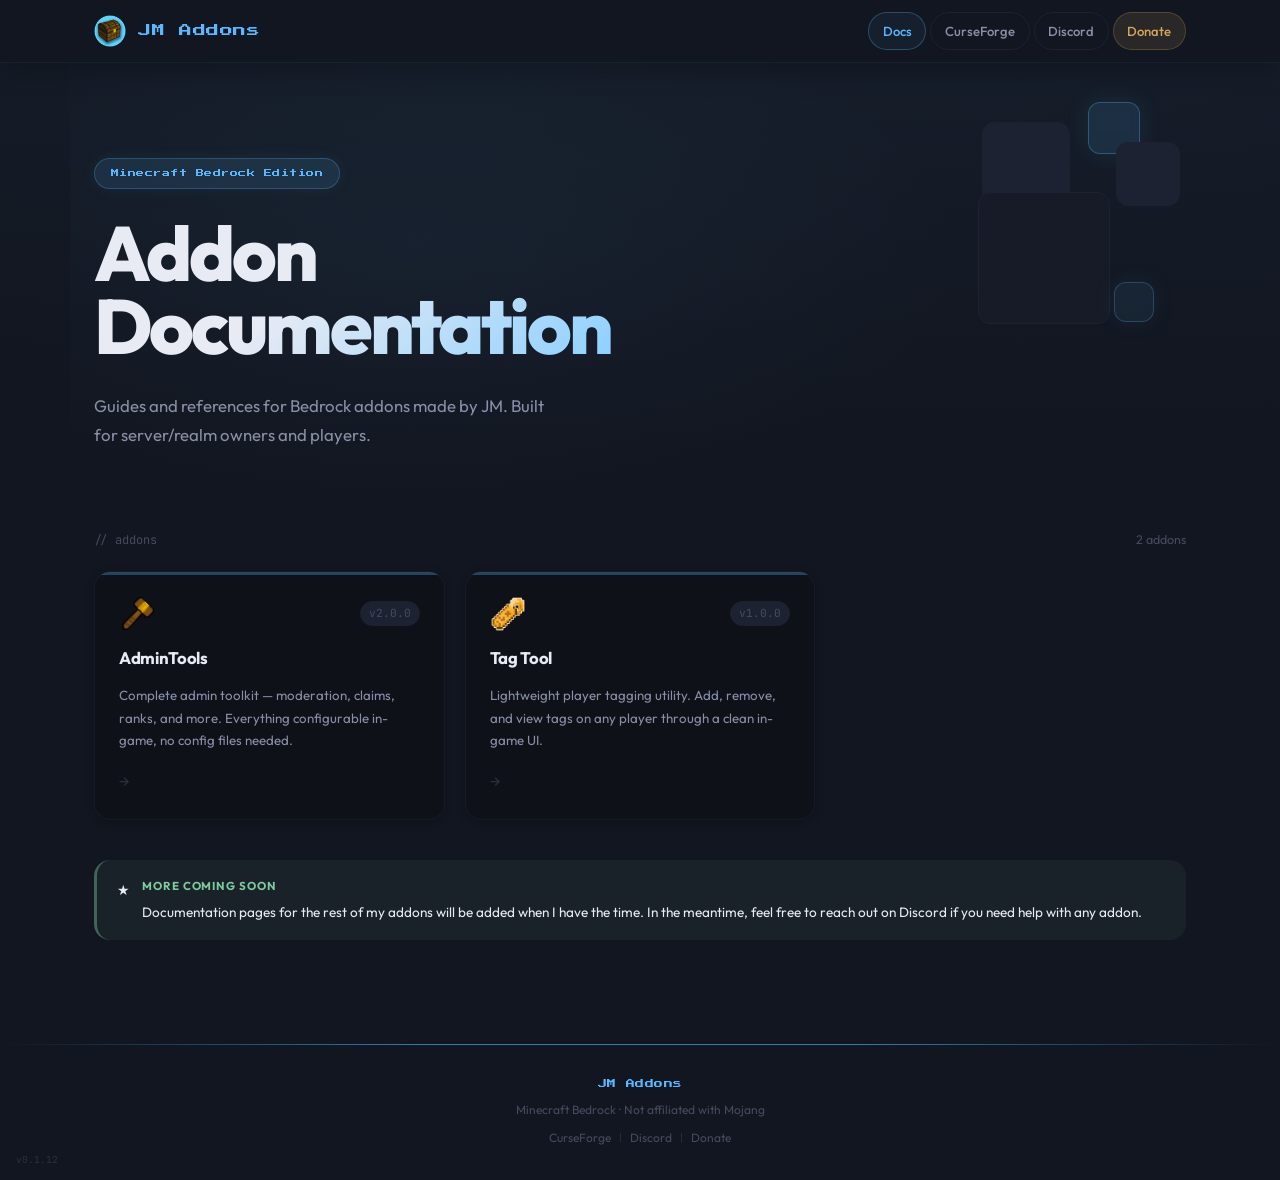
==== commit 30fc49b1: "Update documentation for Tag Tool and Admin Tools: refine descriptions and enhance clarity" ====
--- a/home.html
+++ b/home.html
@@ -195,8 +195,8 @@
             </div>
             <h2 class="card-name">Tag Tool</h2>
             <p class="card-desc">
-              Lightweight entity tagging utility. Add, remove, and inspect tags
-              on any entity through a clean in-game UI.
+              Lightweight player tagging utility. Add, remove, and view tags
+              on any player through a clean in-game UI.
             </p>
             <div class="card-footer">
               <span class="card-arrow">→</span>
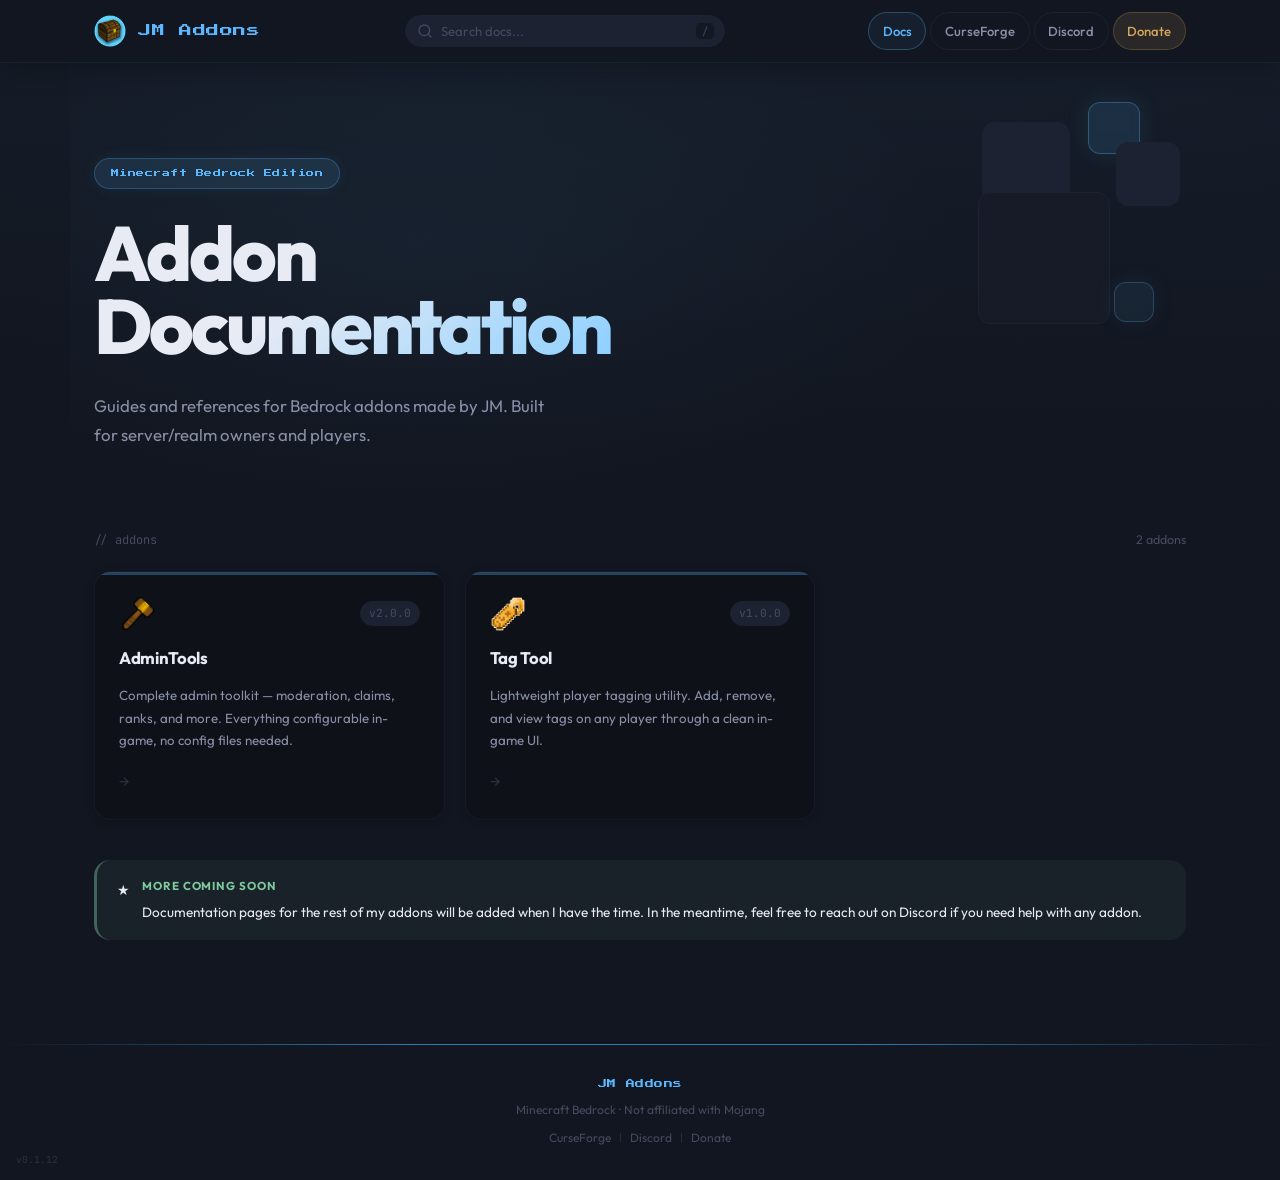
==== commit f32f2e35: "Add search functionality with index, styles, and JavaScript logic - Created search-index.json to sto" ====
--- a/home.html
+++ b/home.html
@@ -12,6 +12,7 @@
     />
     <link rel="icon" type="image/png" href="images/logo.png" />
     <link rel="stylesheet" href="style.css" />
+    <link rel="stylesheet" href="search.css" />
     <script
       defer
       src="https://cloud.umami.is/script.js"
@@ -25,6 +26,14 @@
           <img src="images/logo.png" alt="JM Addons" class="logo-icon" />
           <span class="logo-pixel">JM Addons</span>
         </a>
+        <div class="search-wrapper">
+          <div class="search-input-wrap">
+            <svg class="search-icon" width="16" height="16" viewBox="0 0 24 24" fill="none" stroke="currentColor" stroke-width="2" stroke-linecap="round" stroke-linejoin="round"><circle cx="11" cy="11" r="8"/><line x1="21" y1="21" x2="16.65" y2="16.65"/></svg>
+            <input type="text" class="search-input" placeholder="Search docs..." aria-label="Search documentation" aria-expanded="false" autocomplete="off" />
+            <kbd class="search-kbd">/</kbd>
+          </div>
+          <div class="search-results" role="listbox" aria-label="Search results" hidden></div>
+        </div>
         <button
           class="nav-toggle"
           aria-label="Toggle navigation"
@@ -250,5 +259,6 @@
           document.querySelector(".top-nav").classList.toggle("open");
         });
     </script>
+    <script defer src="search.js"></script>
   </body>
 </html>
--- a/search.css
+++ b/search.css
@@ -0,0 +1,266 @@
+/* ========================
+   Search
+   ======================== */
+
+.search-wrapper {
+  position: relative;
+  flex: 1;
+  max-width: 320px;
+  min-width: 0;
+}
+
+.search-input-wrap {
+  position: relative;
+  display: flex;
+  align-items: center;
+}
+
+.search-icon {
+  position: absolute;
+  left: 0.75rem;
+  color: var(--text-muted);
+  pointer-events: none;
+  flex-shrink: 0;
+}
+
+.search-input {
+  width: 100%;
+  padding: 0.45rem 2.2rem 0.45rem 2.2rem;
+  font-family: var(--font-body);
+  font-size: 0.82rem;
+  color: var(--text);
+  background: var(--bg-raised);
+  border: 1px solid var(--border);
+  border-radius: 100px;
+  outline: none;
+  transition: border-color var(--transition-base), box-shadow var(--transition-base);
+}
+
+.search-input::placeholder {
+  color: var(--text-muted);
+}
+
+.search-input:focus {
+  border-color: rgba(91, 184, 255, 0.3);
+  box-shadow: var(--glow-gold);
+}
+
+.search-kbd {
+  position: absolute;
+  right: 0.6rem;
+  font-family: var(--font-mono);
+  font-size: 0.65rem;
+  color: var(--text-muted);
+  background: var(--bg-code);
+  border: 1px solid var(--border);
+  border-radius: var(--radius);
+  padding: 1px 6px;
+  line-height: 1.4;
+  pointer-events: none;
+  transition: opacity var(--transition-base);
+}
+
+.search-input:focus ~ .search-kbd {
+  opacity: 0;
+}
+
+/* Results dropdown */
+.search-results {
+  position: absolute;
+  top: calc(100% + 0.5rem);
+  left: 0;
+  width: min(420px, calc(100vw - 2rem));
+  background: var(--bg-card);
+  backdrop-filter: blur(20px);
+  -webkit-backdrop-filter: blur(20px);
+  border: 1px solid var(--border-mid);
+  border-radius: var(--radius-lg);
+  box-shadow: 0 8px 30px rgba(0, 0, 0, 0.4);
+  max-height: min(420px, 60vh);
+  overflow-y: auto;
+  z-index: 200;
+  scrollbar-width: thin;
+  scrollbar-color: var(--border-mid) transparent;
+}
+
+.search-results::-webkit-scrollbar {
+  width: 4px;
+}
+
+.search-results::-webkit-scrollbar-track {
+  background: transparent;
+}
+
+.search-results::-webkit-scrollbar-thumb {
+  background: var(--border-mid);
+  border-radius: 4px;
+}
+
+.search-results[hidden] {
+  display: none;
+}
+
+/* Filter bar */
+.search-filter-bar {
+  display: flex;
+  gap: 0.35rem;
+  padding: 0.6rem 0.75rem;
+  border-bottom: 1px solid var(--border);
+  position: sticky;
+  top: 0;
+  background: var(--bg-card);
+  z-index: 1;
+}
+
+.search-filter {
+  font-family: var(--font-mono);
+  font-size: 0.65rem;
+  color: var(--text-dim);
+  background: transparent;
+  border: 1px solid var(--border);
+  border-radius: 100px;
+  padding: 0.2rem 0.6rem;
+  cursor: pointer;
+  transition: all var(--transition-base);
+  white-space: nowrap;
+}
+
+.search-filter:hover {
+  border-color: var(--border-mid);
+  color: var(--text);
+}
+
+.search-filter.active {
+  background: var(--gold-glow);
+  border-color: rgba(91, 184, 255, 0.3);
+  color: var(--gold);
+}
+
+/* Result items */
+.search-results-list {
+  padding: 0.35rem 0;
+}
+
+.search-result {
+  display: block;
+  padding: 0.6rem 0.75rem;
+  text-decoration: none;
+  transition: background var(--transition-base);
+  cursor: pointer;
+}
+
+.search-result:hover,
+.search-result.search-result--active {
+  background: var(--bg-raised);
+}
+
+.result-addon {
+  display: inline-block;
+  font-family: var(--font-mono);
+  font-size: 0.6rem;
+  letter-spacing: 0.03em;
+  margin-bottom: 0.15rem;
+}
+
+.result-addon[data-addon="AdminTools"] {
+  color: var(--gold);
+}
+
+.result-addon[data-addon="Tag Tool"] {
+  color: var(--purple);
+}
+
+.result-addon[data-addon="General"] {
+  color: var(--sage);
+}
+
+.result-heading {
+  display: block;
+  font-family: var(--font-body);
+  font-size: 0.85rem;
+  font-weight: 500;
+  color: var(--text);
+  line-height: 1.3;
+}
+
+.result-parent {
+  color: var(--text-muted);
+  font-weight: 400;
+}
+
+.result-snippet {
+  display: block;
+  font-size: 0.75rem;
+  color: var(--text-dim);
+  line-height: 1.5;
+  margin-top: 0.15rem;
+  overflow: hidden;
+  text-overflow: ellipsis;
+  white-space: nowrap;
+}
+
+.result-snippet mark {
+  background: rgba(91, 184, 255, 0.2);
+  color: var(--gold);
+  border-radius: 2px;
+}
+
+/* Empty state */
+.search-empty {
+  padding: 1.5rem 0.75rem;
+  text-align: center;
+  font-size: 0.82rem;
+  color: var(--text-dim);
+}
+
+.search-empty[hidden] {
+  display: none;
+}
+
+/* Responsive — mid-range squeeze zone */
+@media (max-width: 900px) {
+  .header-inner {
+    gap: 1rem;
+  }
+
+  .search-wrapper {
+    max-width: 200px;
+  }
+}
+
+@media (max-width: 750px) {
+  .logo-pixel {
+    display: none;
+  }
+
+  .search-wrapper {
+    max-width: 240px;
+  }
+
+  .search-kbd {
+    display: none;
+  }
+}
+
+/* Mobile — hamburger menu active */
+@media (max-width: 600px) {
+  .search-wrapper {
+    max-width: none;
+  }
+
+  .search-results {
+    width: calc(100vw - 2rem);
+    left: 50%;
+    transform: translateX(-50%);
+  }
+
+  .search-result {
+    padding: 0.75rem;
+  }
+}
+
+@media (max-width: 380px) {
+  .search-results {
+    width: calc(100vw - 1.5rem);
+  }
+}
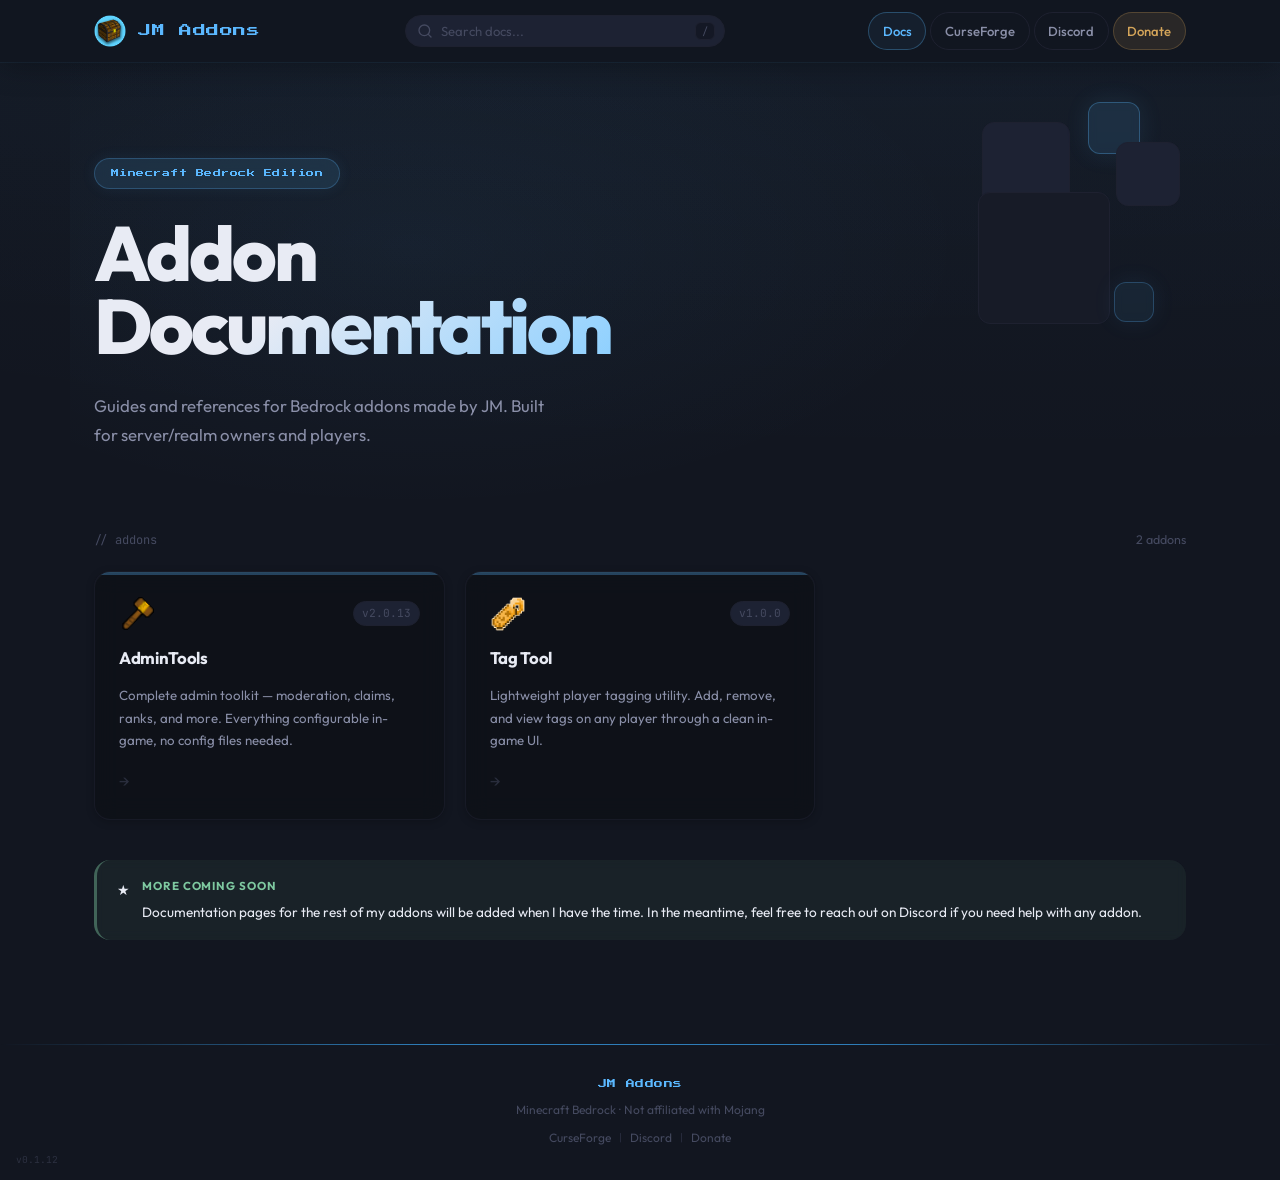
==== commit 308a579f: "Update version numbers to 2.0.13 in Admin Tools documentation and search index" ====
--- a/home.html
+++ b/home.html
@@ -130,7 +130,7 @@
                 />
               </div>
               <div class="card-meta">
-                <span class="card-version">v2.0.0</span>
+                <span class="card-version">v2.0.13</span>
               </div>
             </div>
             <h2 class="card-name">AdminTools</h2>
